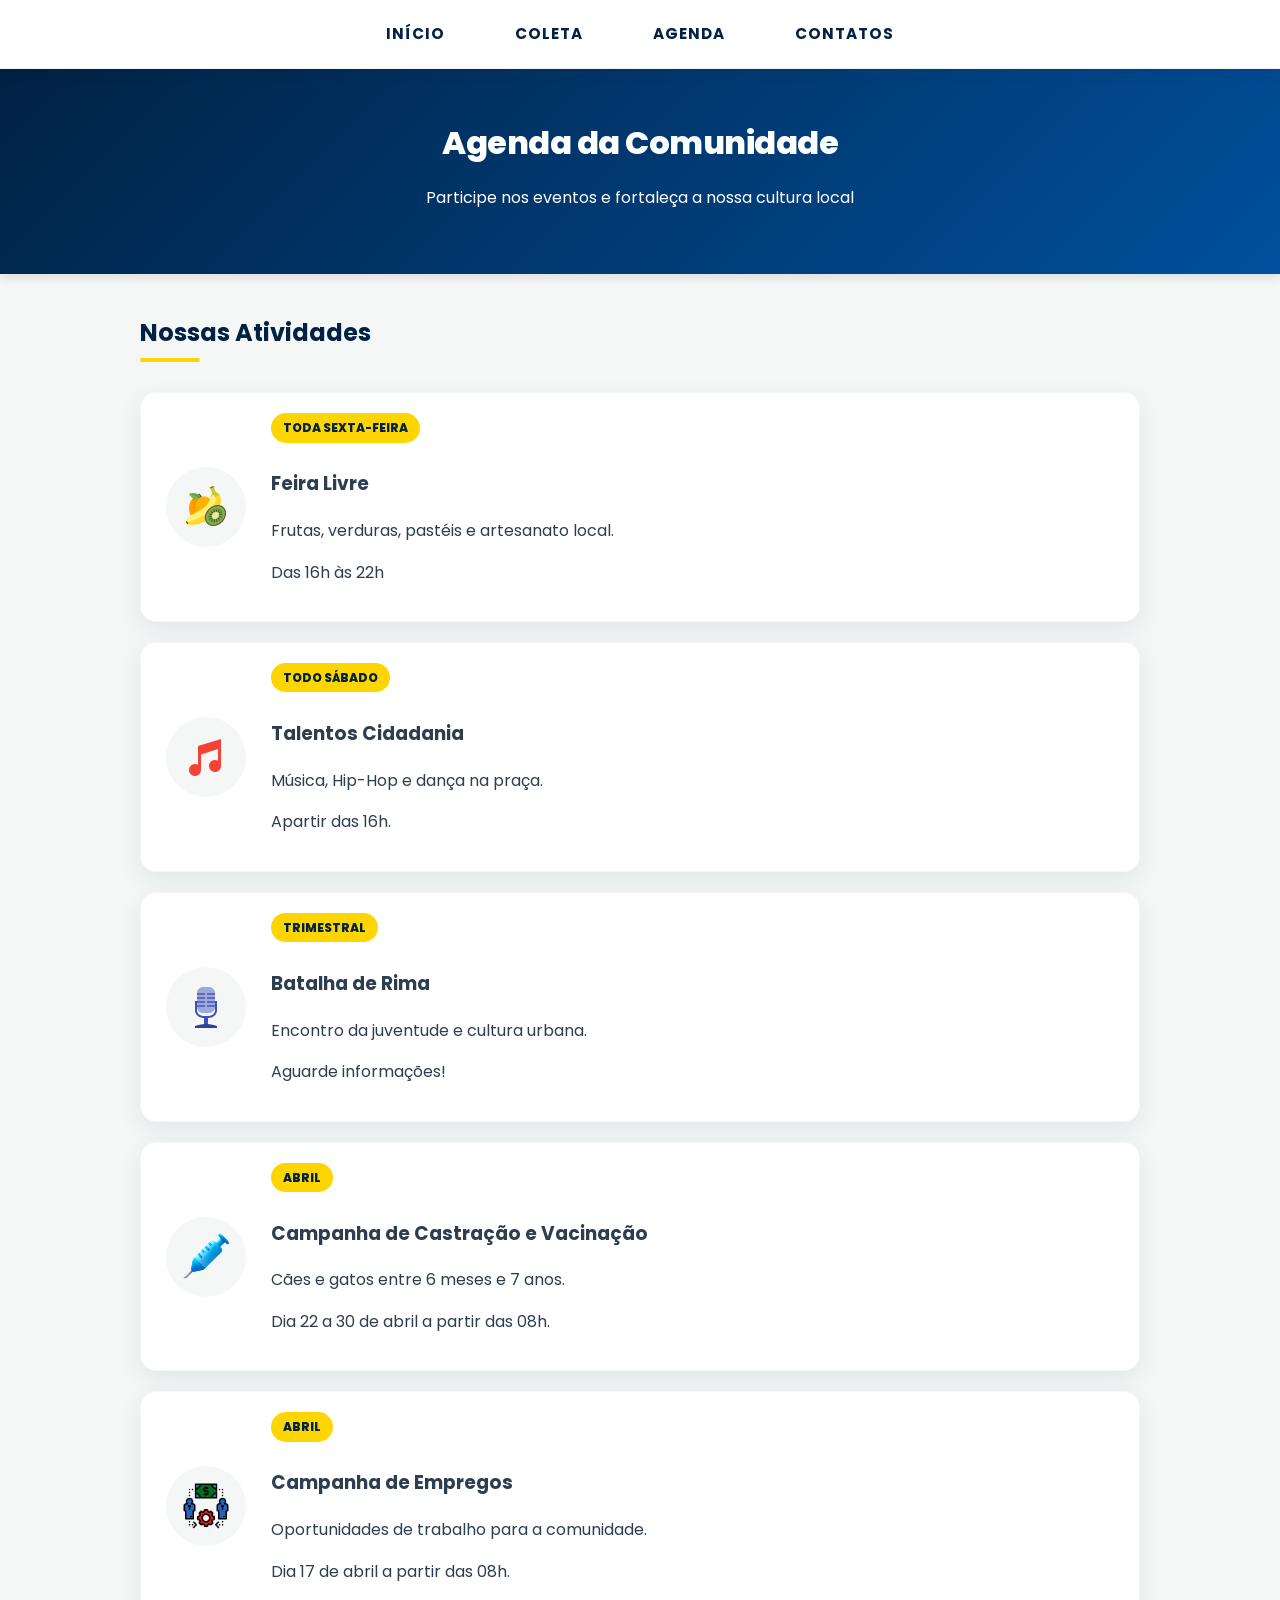
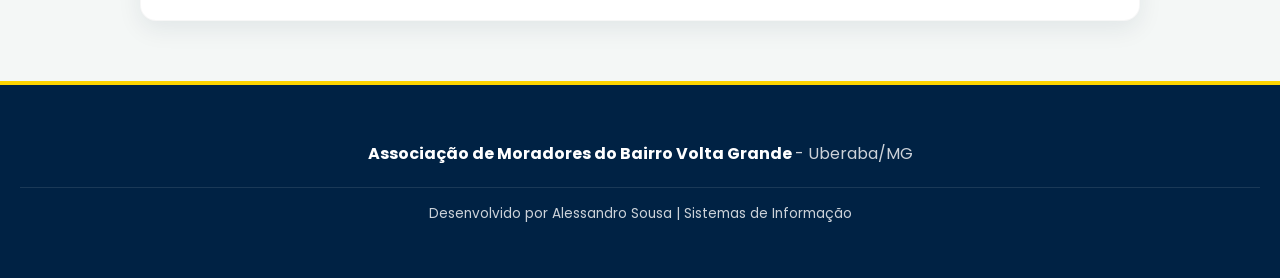
==== pages/agenda.html @ 980ec2ec "Adicionados via upload Primeiro upload dos arquivos" ====
<!DOCTYPE html>
<html lang="pt-br">

<head>
  <meta charset="UTF-8">
  <meta name="viewport" content="width=device-width, initial-scale=1.0">
  <meta name="description"
    content="Acompanhe a agenda cultural e os eventos da comunidade do bairro Volta Grande em Uberaba.">
  <title>Agenda Cultural - Volta Grande</title>
  <link rel="stylesheet" href="../style.css">
</head>

<body>
  <nav class="menu-principal">
    <ul>
      <li><a href="../index.html">Início</a></li>
      <li><a href="coleta.html">Coleta</a></li>
      <li><a href="agenda.html">Agenda</a></li>
      <li><a href="telefones.html">Contatos</a></li>
    </ul>
  </nav>

  <header>
    <h1>Agenda da Comunidade</h1>
    <p>Participe nos eventos e fortaleça a nossa cultura local</p>
  </header>

  <main>
    <section class="agenda">
      <h2>Nossas Atividades</h2>

      <div class="lista-eventos">

        <div class="evento-card">
          <div class="evento-icone">
            <img src="../assets/icon/group-of-fruits.png" alt="Ícone de frutas representando a Feira Livre">
          </div>
          <div class="evento-info">
            <span class="data-badge">Toda Sexta-Feira</span>
            <h3>Feira Livre</h3>
            <p>Frutas, verduras, pastéis e artesanato local.</p>
            <p>Das 16h às 22h</p>
          </div>
        </div>

        <div class="evento-card">
          <div class="evento-icone">
            <img src="../assets/icon/musical-notes.png"
              alt="Ícone de notas musicais representando o projeto Talentos Cidadania">
          </div>
          <div class="evento-info">
            <span class="data-badge">Todo Sábado</span>
            <h3>Talentos Cidadania</h3>
            <p>Música, Hip-Hop e dança na praça.</p>
            <p>Apartir das 16h.</p>
          </div>
        </div>

        <div class="evento-card">
          <div class="evento-icone">
            <img src="../assets/icon/microphone.png" alt="Ícone de microfone representando a Batalha de Rima">
          </div>
          <div class="evento-info">
            <span class="data-badge">Trimestral</span>
            <h3>Batalha de Rima</h3>
            <p>Encontro da juventude e cultura urbana.</p>
            <p>Aguarde informações!</p>
          </div>
        </div>

        <div class="evento-card">
          <div class="evento-icone">
            <img src="../assets/icon/vacina.png" alt="Campanha de castração e vacinação de animais">
          </div>
          <div class="evento-info">
            <span class="data-badge">Abril</span>
            <h3>Campanha de Castração e Vacinação</h3>
            <p>Cães e gatos entre 6 meses e 7 anos.</p>
            <p>Dia 22 a 30 de abril a partir das 08h.</p>
          </div>
        </div>

        <div class="evento-card">
          <div class="evento-icone">
            <img src="../assets/icon/emprego.png" alt="Ofertas de empregos">
          </div>
          <div class="evento-info">
            <span class="data-badge">Abril</span>
            <h3>Campanha de Empregos</h3>
            <p>Oportunidades de trabalho para a comunidade.</p>
            <p>Dia 17 de abril a partir das 08h.</p>
          </div>
        </div>

      </div>
    </section>
  </main>

  <footer>
    <p><strong>Associação de Moradores do Bairro Volta Grande </strong>- Uberaba/MG</p>
    <p class="footer-autor">
      Desenvolvido por Alessandro Sousa | Sistemas de Informação
    </p>
  </footer>

</body>

</html>
---- style.css ----
/* Importando fonte */
@import url("https://fonts.googleapis.com/css2?family=Poppins:wght@300;400;600;800&display=swap");

/* =========================================
   VARIÁVEIS DE CORES
   ========================================= */
:root {
  --azul-escuro: #002244;
  --azul-primario: #00509d;
  --amarelo-destaque: #ffd500;
  --fundo-site: #f4f7f6;
  --texto-principal: #2c3e50;
  --branco: #ffffff;
  --sombra-suave: 0 8px 24px rgba(0, 34, 68, 0.08);
  --sombra-hover: 0 15px 35px rgba(0, 80, 157, 0.15);
}

/* =========================================
   CONFIGURAÇÕES GERAIS
   ========================================= */
body {
  font-family: "Poppins", sans-serif;
  margin: 0;
  padding: 0;
  background-color: var(--fundo-site);
  color: var(--texto-principal);
  line-height: 1.6;
}

header {
  background: linear-gradient(135deg, var(--azul-escuro), var(--azul-primario));
  color: var(--branco);
  text-align: center;
  padding: 3rem 1rem;
  box-shadow: 0 4px 10px rgba(0, 0, 0, 0.1);
}

header h1 {
  margin: 0 0 10px 0;
  font-weight: 800;
  letter-spacing: -0.5px;
}

main {
  max-width: 1000px;
  margin: 40px auto;
  padding: 0 20px;
}

h2 {
  color: var(--azul-escuro);
  position: relative;
  padding-bottom: 10px;
  margin-bottom: 30px;
}

h2::after {
  content: "";
  position: absolute;
  width: 60px;
  height: 4px;
  background-color: var(--amarelo-destaque);
  bottom: 0;
  left: 0;
  border-radius: 2px;
}

/* =========================================
   BARRA DE NAVEGAÇÃO SUPERIOR (Navbar)
   ========================================= */
.menu-principal {
  background-color: var(--branco);
  position: sticky;
  top: 0;
  z-index: 1000;
  width: 100%;
  box-shadow: 0 4px 15px rgba(0, 0, 0, 0.05);
  border-bottom: 1px solid rgba(0, 0, 0, 0.05);
}

.menu-principal ul {
  list-style: none;
  margin: 0 auto;
  padding: 0;
  display: flex;
  justify-content: center;
  align-items: center;
  max-width: 1000px;
}

.menu-principal a {
  display: block;
  padding: 22px 35px;
  color: var(--azul-escuro);
  text-decoration: none;
  font-weight: 700;
  font-size: 0.95rem;
  text-transform: uppercase;
  letter-spacing: 1px;
  position: relative;
  transition: color 0.3s ease;
}

.menu-principal a::after {
  content: "";
  position: absolute;
  width: 0;
  height: 4px;
  bottom: 0;
  left: 50%;
  background-color: var(--amarelo-destaque);
  transition: all 0.3s ease-in-out;
  transform: translateX(-50%);
  border-radius: 4px 4px 0 0;
}

.menu-principal a:hover {
  color: var(--azul-primario);
}

.menu-principal a:hover::after {
  width: 100%;
}

/* =========================================
   WIDGET DE CLIMA
   ========================================= */
.clima-container {
  background: rgba(255, 255, 255, 0.15);
  backdrop-filter: blur(5px);
  display: inline-block;
  padding: 8px 15px;
  border-radius: 25px;
  margin-top: 10px;
  font-size: 0.9rem;
  border: 1px solid rgba(255, 255, 255, 0.2);
}

#clima-texto {
  display: flex;
  align-items: center;
  gap: 8px;
}

#clima-texto img {
  width: 30px;
}

/* =========================================
   GALERIA DE IMAGENS
   ========================================= */
.grid-fotos {
  display: grid;
  grid-template-columns: repeat(auto-fit, minmax(220px, 1fr));
  gap: 20px;
}

.foto-item {
  background: var(--branco);
  border-radius: 16px;
  padding: 12px;
  box-shadow: var(--sombra-suave);
  text-align: center;
  transition: transform 0.3s ease, box-shadow 0.3s ease;
  border: 1px solid rgba(0, 0, 0, 0.03);
}

.foto-item:hover {
  transform: translateY(-8px);
  box-shadow: var(--sombra-hover);
}

.imagem-container {
  width: 100%;
  height: 180px;
  border-radius: 12px;
  overflow: hidden;
  margin-bottom: 15px;
}

.imagem-container img {
  width: 100%;
  height: 100%;
  object-fit: cover;
  transition: transform 0.5s ease;
}

.foto-item:hover .imagem-container img {
  transform: scale(1.1);
}

/* =========================================
   AGENDA E COLETA (Cards de Eventos)
   ========================================= */
.lista-eventos {
  display: flex;
  flex-direction: column;
  gap: 20px;
}

.evento-card {
  background: var(--branco);
  border-radius: 16px;
  padding: 20px 25px;
  display: flex;
  align-items: center;
  gap: 25px;
  box-shadow: var(--sombra-suave);
  border: 1px solid rgba(0, 0, 0, 0.03);
  transition: transform 0.4s cubic-bezier(0.175, 0.885, 0.32, 1.275), box-shadow 0.4s ease;
}

.evento-card:hover {
  transform: translateX(12px);
  box-shadow: var(--sombra-hover);
  border-left: 4px solid var(--azul-primario);
}

.evento-icone {
  background: var(--fundo-site);
  width: 80px;
  height: 80px;
  border-radius: 50%;
  display: flex;
  justify-content: center;
  align-items: center;
  flex-shrink: 0;
}

.evento-icone img {
  width: 48px;
  height: 48px;
}

.data-badge {
  background: var(--amarelo-destaque);
  color: var(--azul-escuro);
  font-weight: 800;
  font-size: 0.75rem;
  text-transform: uppercase;
  padding: 5px 12px;
  border-radius: 20px;
  display: inline-block;
  margin-bottom: 8px;
}

/* =========================================
   TELEFONES ÚTEIS (Grid de Contatos)
   ========================================= */
.grid-telefones {
  display: grid;
  grid-template-columns: repeat(4, 1fr);
  gap: 20px;
}

.tel-item {
  background: var(--branco);
  padding: 25px 15px;
  border-radius: 20px;
  text-align: center;
  box-shadow: var(--sombra-suave);
  transition: all 0.4s cubic-bezier(0.175, 0.885, 0.32, 1.275);
  display: flex;
  flex-direction: column;
  align-items: center;
}

.tel-item:hover {
  transform: translateY(-10px);
  box-shadow: var(--sombra-hover);
}

.tel-item img.icone-img {
  width: 64px;
  height: 64px;
  margin-bottom: 15px;
}

.tel-item a {
  color: var(--branco);
  background-color: #d32f2f;
  font-size: 1.3rem;
  font-weight: 800;
  text-decoration: none;
  padding: 8px 25px;
  border-radius: 30px;
  box-shadow: 0 4px 10px rgba(211, 47, 47, 0.3);
}

/* =========================================
   FOOTER (Rodapé Institucional)
   ========================================= */
footer {
  background-color: var(--azul-escuro);
  color: rgba(255, 255, 255, 0.8);
  text-align: center;
  padding: 40px 20px;
  margin-top: 60px;
  border-top: 4px solid var(--amarelo-destaque);
}

footer strong {
  color: var(--branco);
}

.footer-autor {
  margin-top: 20px;
  font-size: 0.85rem;
  padding-top: 15px;
  border-top: 1px solid rgba(255, 255, 255, 0.1);
}

/* =========================================
   RESPONSIVIDADE CONSOLIDADA
   ========================================= */
@media (max-width: 992px) {
  .grid-telefones { grid-template-columns: repeat(3, 1fr); }
}

@media (max-width: 768px) {
  .menu-principal ul { flex-wrap: wrap; }
  .menu-principal a { padding: 12px 15px; font-size: 0.85rem; }
  .menu-principal a::after { display: none; }
}

@media (max-width: 576px) {
  .grid-telefones { grid-template-columns: repeat(2, 1fr); gap: 15px; }
  .evento-card { flex-direction: column; text-align: center; gap: 15px; }
  .evento-card:hover { transform: translateY(-5px); border-left: none; border-bottom: 4px solid var(--azul-primario); }
}
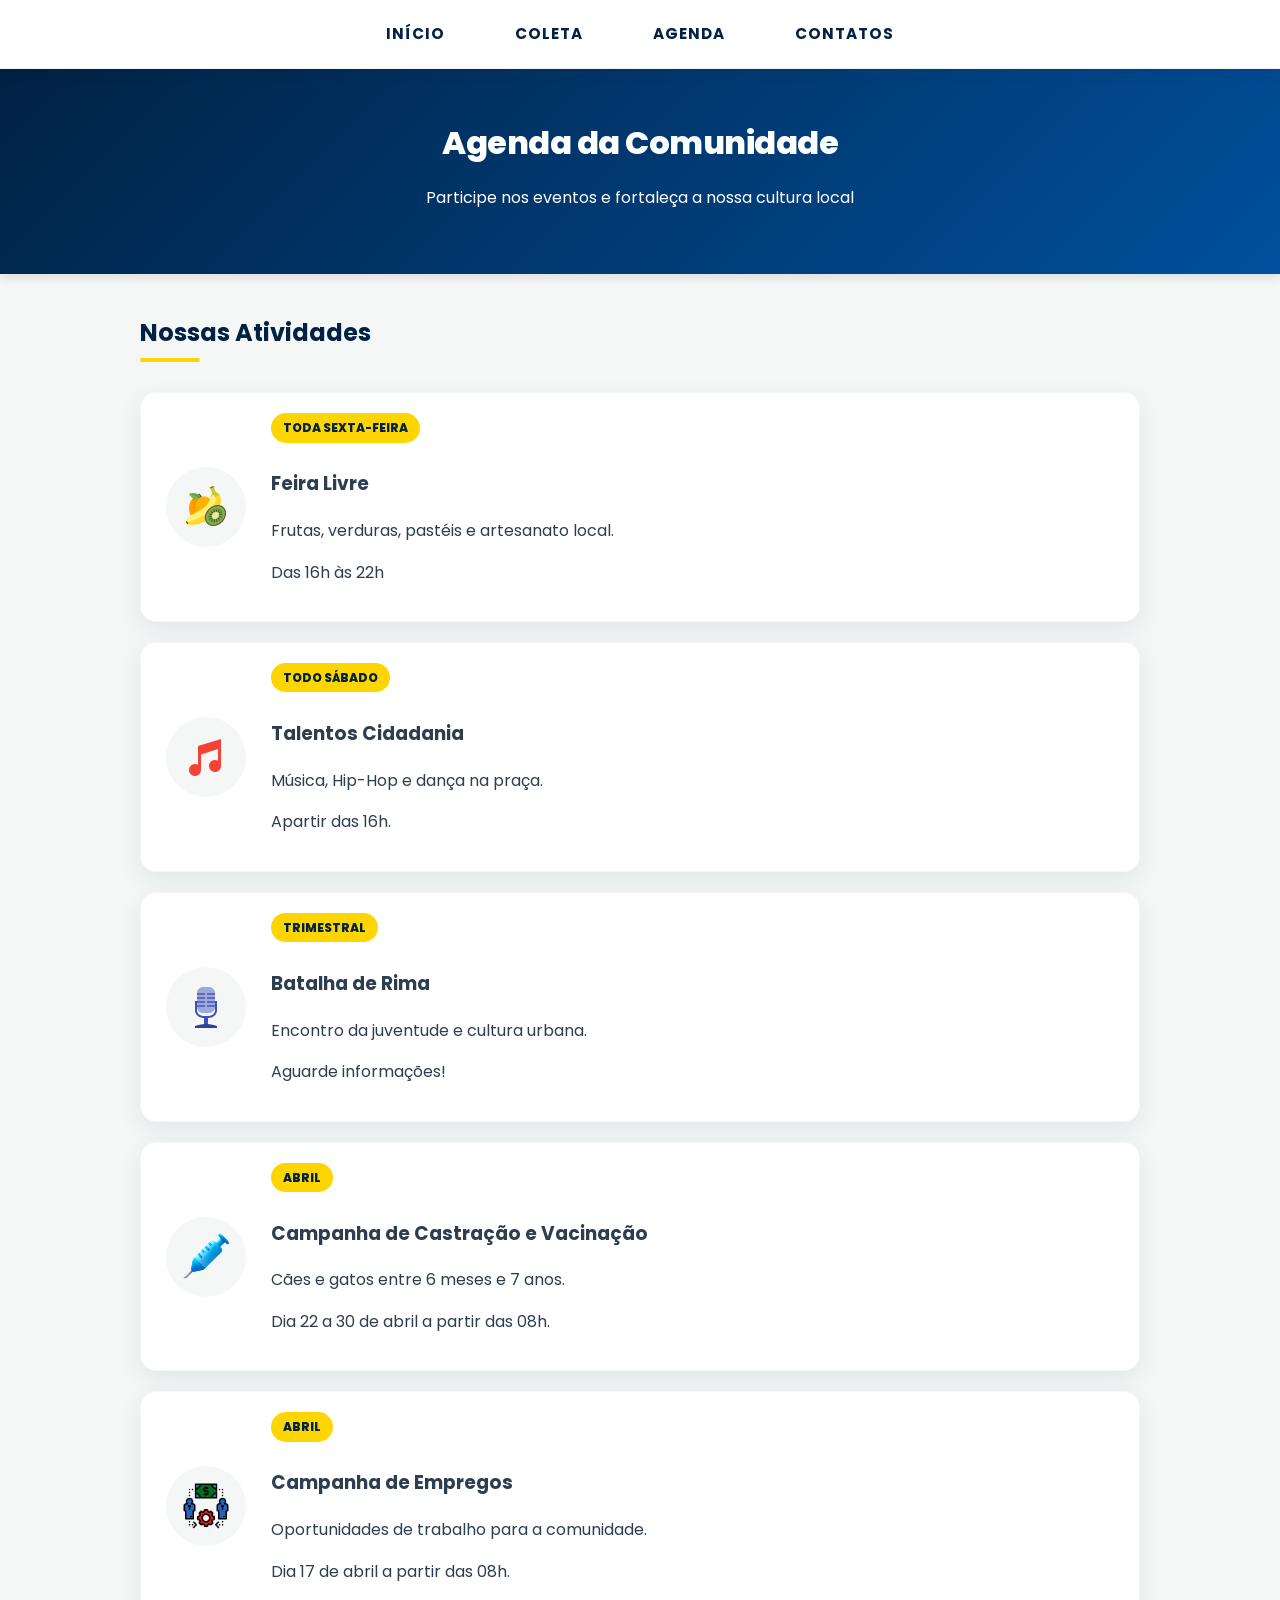
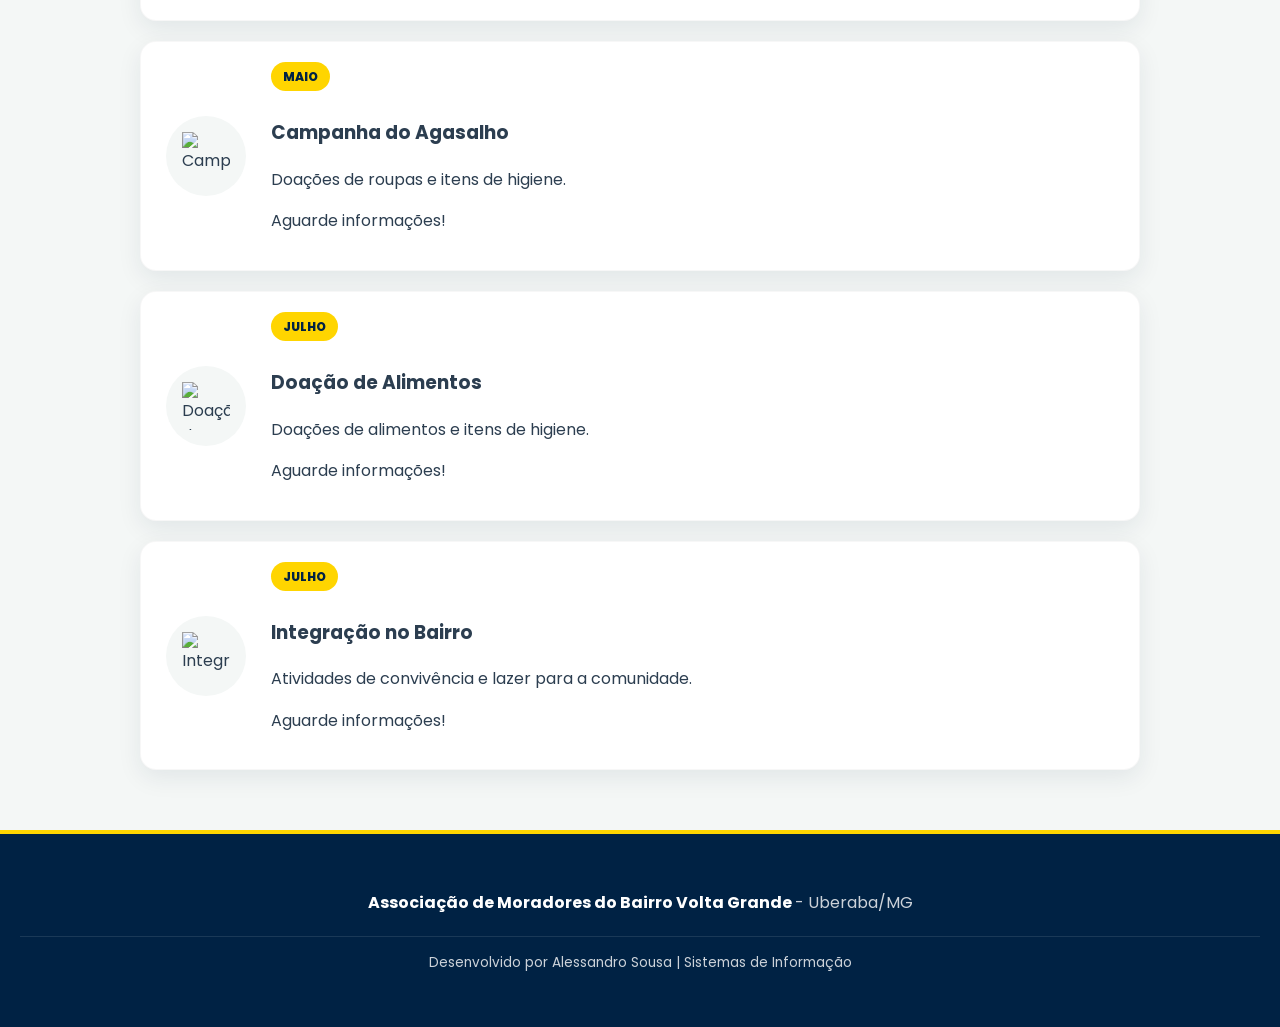
==== commit 3a4feefa: "add new events" ====
--- a/pages/agenda.html
+++ b/pages/agenda.html
@@ -92,6 +92,42 @@
           </div>
         </div>
 
+        <div class="evento-card">
+          <div class="evento-icone">
+            <img src="../assets/icon/roupa.png" alt="Campanha do agasalho">
+          </div>
+          <div class="evento-info">
+            <span class="data-badge">Maio</span>
+            <h3>Campanha do Agasalho</h3>
+            <p>Doações de roupas e itens de higiene.</p>
+            <p>Aguarde informações!</p>
+          </div>
+        </div>
+
+        <div class="evento-card">
+          <div class="evento-icone">
+            <img src="../assets/icon/comida.png" alt="Doação de alimento">
+          </div>
+          <div class="evento-info">
+            <span class="data-badge">Julho</span>
+            <h3>Doação de Alimentos</h3>
+            <p>Doações de alimentos e itens de higiene.</p>
+            <p>Aguarde informações!</p>
+          </div>
+        </div>
+
+        <div class="evento-card">
+          <div class="evento-icone">
+            <img src="../assets/icon/diversão.png" alt="Integração no bairro.">
+          </div>
+          <div class="evento-info">
+            <span class="data-badge">Julho</span>
+            <h3>Integração no Bairro</h3>
+            <p>Atividades de convivência e lazer para a comunidade.</p>
+            <p>Aguarde informações!</p>
+          </div>
+        </div>
+
       </div>
     </section>
   </main>
@@ -105,4 +141,4 @@
 
 </body>
 
-</html>+</html>
--- a/style.css
+++ b/style.css
@@ -151,7 +151,7 @@
    ========================================= */
 .grid-fotos {
   display: grid;
-  grid-template-columns: repeat(auto-fit, minmax(220px, 1fr));
+  grid-template-columns: repeat(4, 1fr); /* Força sempre 4 colunas em ecrãs grandes */
   gap: 20px;
 }
 
@@ -313,18 +313,87 @@
 /* =========================================
    RESPONSIVIDADE CONSOLIDADA
    ========================================= */
-@media (max-width: 992px) {
-  .grid-telefones { grid-template-columns: repeat(3, 1fr); }
-}
-
+/* Regras para Tablets e Telas Médias (Até 768px) */
 @media (max-width: 768px) {
-  .menu-principal ul { flex-wrap: wrap; }
-  .menu-principal a { padding: 12px 15px; font-size: 0.85rem; }
-  .menu-principal a::after { display: none; }
-}
-
+  /* Ajustes do Menu Principal */
+  .menu-principal ul { 
+    flex-wrap: wrap; 
+  }
+  .menu-principal a { 
+    padding: 12px 15px; 
+    font-size: 0.85rem; 
+  }
+  .menu-principal a::after { 
+    display: none; 
+  }
+
+  /* Ajustes do Cabeçalho e Clima (Mais compactos no mobile) */
+  header {
+    padding: 2rem 1rem; /* Reduz a altura do cabeçalho */
+  }
+  header h1 {
+    font-size: 1.5rem; /* Diminui o título principal */
+  }
+  header p {
+    font-size: 0.85rem; /* Diminui o subtítulo da transparência */
+    margin-bottom: 15px;
+  }
+  .clima-container {
+    font-size: 0.75rem; /* Letra menor no clima */
+    padding: 5px 12px;
+  }
+  #clima-texto img {
+    width: 22px; /* Ícone do clima mais pequeno */
+  }
+
+  /* Ajustes da Galeria (2 colunas) e Telefones */
+  .grid-telefones { 
+    grid-template-columns: repeat(2, 1fr); 
+    gap: 15px; 
+  }
+  .grid-fotos {
+    grid-template-columns: repeat(2, 1fr); /* Força 2 colunas no telemóvel */
+    gap: 12px; /* Reduz o espaço entre as fotos */
+  }
+  .imagem-container {
+    height: 120px; /* Reduz a altura das fotos para caberem bem em 2 colunas */
+    margin-bottom: 10px;
+  }
+  .foto-item p {
+    font-size: 0.8rem; /* Reduz a legenda da foto */
+  }
+  .foto-item {
+    padding: 8px; /* Cartão ligeiramente mais fino */
+  }
+}
+
+/* Regras específicas para Celulares (Telas pequenas até 576px) */
 @media (max-width: 576px) {
-  .grid-telefones { grid-template-columns: repeat(2, 1fr); gap: 15px; }
-  .evento-card { flex-direction: column; text-align: center; gap: 15px; }
-  .evento-card:hover { transform: translateY(-5px); border-left: none; border-bottom: 4px solid var(--azul-primario); }
-}+  .tel-item {
+    padding: 20px 10px;
+  }
+  .tel-item img.icone-img {
+    width: 48px;
+    height: 48px;
+  }
+
+  .evento-card { 
+    flex-direction: column; 
+    text-align: center; 
+    gap: 15px; 
+    padding: 25px 15px;
+  }
+  .evento-card:hover { 
+    transform: translateY(-5px); 
+    border-left: none; 
+    border-bottom: 4px solid var(--azul-primario); 
+  }
+}
+
+/* Ajuste extra para ecrãs muito pequenos (iPhone SE, etc) */
+@media (max-width: 380px) {
+  .menu-principal a {
+    padding: 10px 5px;
+    font-size: 0.75rem;
+  }
+}
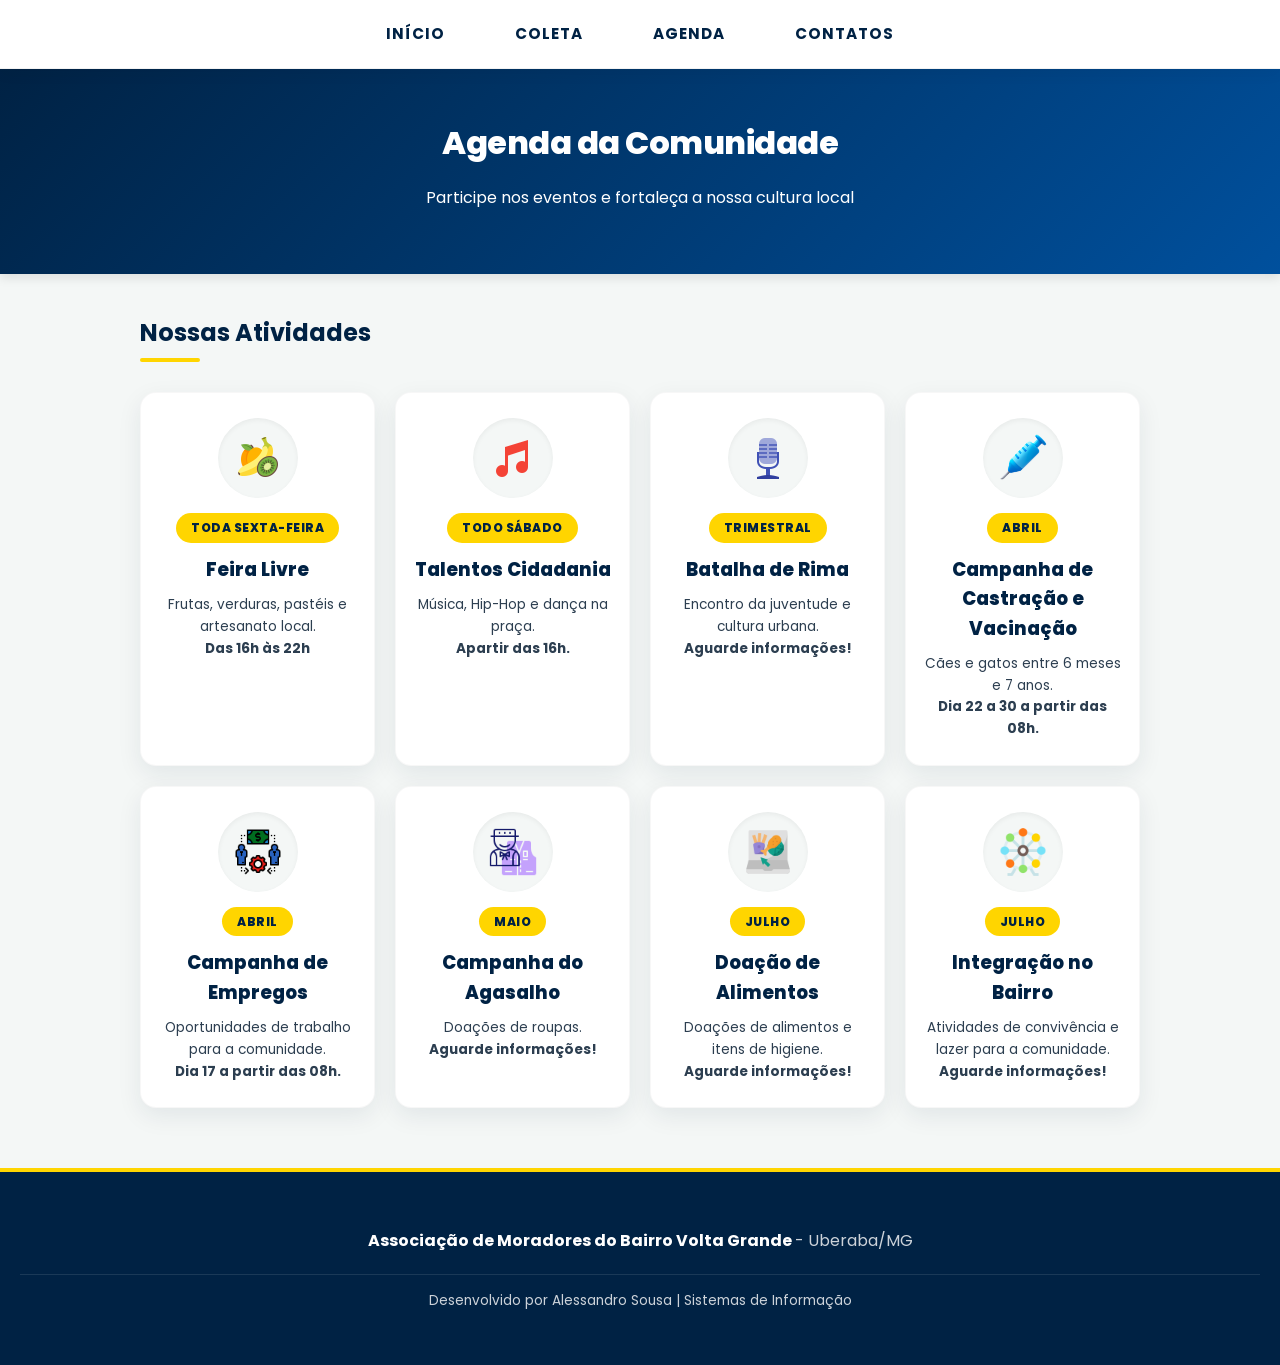
==== commit 12438d9e: "Ajuste de agenda nas datas Inseri strong nas datas do eventos" ====
--- a/pages/agenda.html
+++ b/pages/agenda.html
@@ -39,7 +39,7 @@
             <span class="data-badge">Toda Sexta-Feira</span>
             <h3>Feira Livre</h3>
             <p>Frutas, verduras, pastéis e artesanato local.</p>
-            <p>Das 16h às 22h</p>
+            <p><strong>Das 16h às 22h</strong></p>
           </div>
         </div>
 
@@ -52,7 +52,7 @@
             <span class="data-badge">Todo Sábado</span>
             <h3>Talentos Cidadania</h3>
             <p>Música, Hip-Hop e dança na praça.</p>
-            <p>Apartir das 16h.</p>
+            <p><strong>Apartir das 16h.</strong></p>
           </div>
         </div>
 
@@ -64,7 +64,7 @@
             <span class="data-badge">Trimestral</span>
             <h3>Batalha de Rima</h3>
             <p>Encontro da juventude e cultura urbana.</p>
-            <p>Aguarde informações!</p>
+            <p><strong>Aguarde informações!</strong></p>
           </div>
         </div>
 
@@ -76,7 +76,7 @@
             <span class="data-badge">Abril</span>
             <h3>Campanha de Castração e Vacinação</h3>
             <p>Cães e gatos entre 6 meses e 7 anos.</p>
-            <p>Dia 22 a 30 de abril a partir das 08h.</p>
+            <p><strong>Dia 22 a 30 a partir das 08h.</strong></p>
           </div>
         </div>
 
@@ -88,7 +88,7 @@
             <span class="data-badge">Abril</span>
             <h3>Campanha de Empregos</h3>
             <p>Oportunidades de trabalho para a comunidade.</p>
-            <p>Dia 17 de abril a partir das 08h.</p>
+            <p><strong>Dia 17 a partir das 08h.</strong></p>
           </div>
         </div>
 
@@ -99,8 +99,8 @@
           <div class="evento-info">
             <span class="data-badge">Maio</span>
             <h3>Campanha do Agasalho</h3>
-            <p>Doações de roupas e itens de higiene.</p>
-            <p>Aguarde informações!</p>
+            <p>Doações de roupas.</p>
+            <p><strong>Aguarde informações!</strong></p>
           </div>
         </div>
 
@@ -112,7 +112,7 @@
             <span class="data-badge">Julho</span>
             <h3>Doação de Alimentos</h3>
             <p>Doações de alimentos e itens de higiene.</p>
-            <p>Aguarde informações!</p>
+            <p><strong>Aguarde informações!</strong></p>
           </div>
         </div>
 
@@ -124,7 +124,7 @@
             <span class="data-badge">Julho</span>
             <h3>Integração no Bairro</h3>
             <p>Atividades de convivência e lazer para a comunidade.</p>
-            <p>Aguarde informações!</p>
+            <p><strong>Aguarde informações!</strong></p>
           </div>
         </div>
 
--- a/style.css
+++ b/style.css
@@ -193,27 +193,29 @@
    AGENDA E COLETA (Cards de Eventos)
    ========================================= */
 .lista-eventos {
-  display: flex;
-  flex-direction: column;
+  display: grid;
+  grid-template-columns: repeat(4, 1fr); /* 4 abas/colunas no computador */
   gap: 20px;
 }
 
 .evento-card {
   background: var(--branco);
   border-radius: 16px;
-  padding: 20px 25px;
+  padding: 25px 15px;
   display: flex;
+  flex-direction: column; /* O card agora é vertical (ícone em cima) */
   align-items: center;
-  gap: 25px;
+  text-align: center;
+  gap: 15px;
   box-shadow: var(--sombra-suave);
   border: 1px solid rgba(0, 0, 0, 0.03);
   transition: transform 0.4s cubic-bezier(0.175, 0.885, 0.32, 1.275), box-shadow 0.4s ease;
 }
 
 .evento-card:hover {
-  transform: translateX(12px);
+  transform: translateY(-8px); /* Flutua para cima ao passar o rato */
   box-shadow: var(--sombra-hover);
-  border-left: 4px solid var(--azul-primario);
+  border-bottom: 4px solid var(--azul-primario); /* Borda de destaque vai para o rodapé */
 }
 
 .evento-icone {
@@ -225,11 +227,21 @@
   justify-content: center;
   align-items: center;
   flex-shrink: 0;
+  box-shadow: inset 0 2px 5px rgba(0, 0, 0, 0.05);
 }
 
 .evento-icone img {
   width: 48px;
   height: 48px;
+  transition: transform 0.4s ease;
+}
+
+.evento-card:hover .evento-icone img {
+  transform: scale(1.15) rotate(5deg);
+}
+
+.evento-info {
+  flex-grow: 1;
 }
 
 .data-badge {
@@ -238,10 +250,24 @@
   font-weight: 800;
   font-size: 0.75rem;
   text-transform: uppercase;
-  padding: 5px 12px;
+  padding: 5px 15px;
   border-radius: 20px;
   display: inline-block;
-  margin-bottom: 8px;
+  margin-bottom: 12px;
+  letter-spacing: 0.5px;
+}
+
+.evento-info h3 {
+  margin: 0 0 10px 0;
+  color: var(--azul-escuro);
+  font-size: 1.15rem;
+  font-weight: 800;
+}
+
+.evento-info p {
+  margin: 0;
+  color: var(--texto-principal);
+  font-size: 0.85rem;
 }
 
 /* =========================================
@@ -365,6 +391,19 @@
   .foto-item {
     padding: 8px; /* Cartão ligeiramente mais fino */
   }
+  .lista-eventos {
+    grid-template-columns: repeat(2, 1fr); /* Força as 2 abas no telemóvel */
+    gap: 15px;
+  }
+  .evento-card {
+    padding: 20px 10px;
+  }
+  .evento-info h3 {
+    font-size: 1rem;
+  }
+  .evento-info p {
+    font-size: 0.75rem;
+  }
 }
 
 /* Regras específicas para Celulares (Telas pequenas até 576px) */
@@ -397,3 +436,36 @@
     font-size: 0.75rem;
   }
 }
+
+/* =========================================
+   AJUSTES ESPECÍFICOS: PÁGINA DE COLETA
+   ========================================= */
+/* Força a Coleta a ser sempre uma lista vertical (um por baixo do outro) */
+.lista-coleta {
+  display: flex !important;
+  flex-direction: column;
+  max-width: 800px;
+  margin: 0 auto;
+}
+
+/* No computador, o ícone volta para a esquerda para aproveitar o espaço */
+.lista-coleta .evento-card {
+  flex-direction: row; 
+  text-align: left;
+  padding: 30px;
+}
+
+/* No telemóvel, o ícone vai para cima, mas mantém-se um cartão por linha */
+@media (max-width: 768px) {
+  .lista-coleta .evento-card {
+    flex-direction: column;
+    text-align: center;
+    padding: 25px 15px;
+  }
+  
+  /* Mantém os pontos de "Dicas de Descarte" legíveis e alinhados à esquerda */
+  .lista-coleta ul {
+    text-align: left;
+    display: inline-block;
+  }
+}
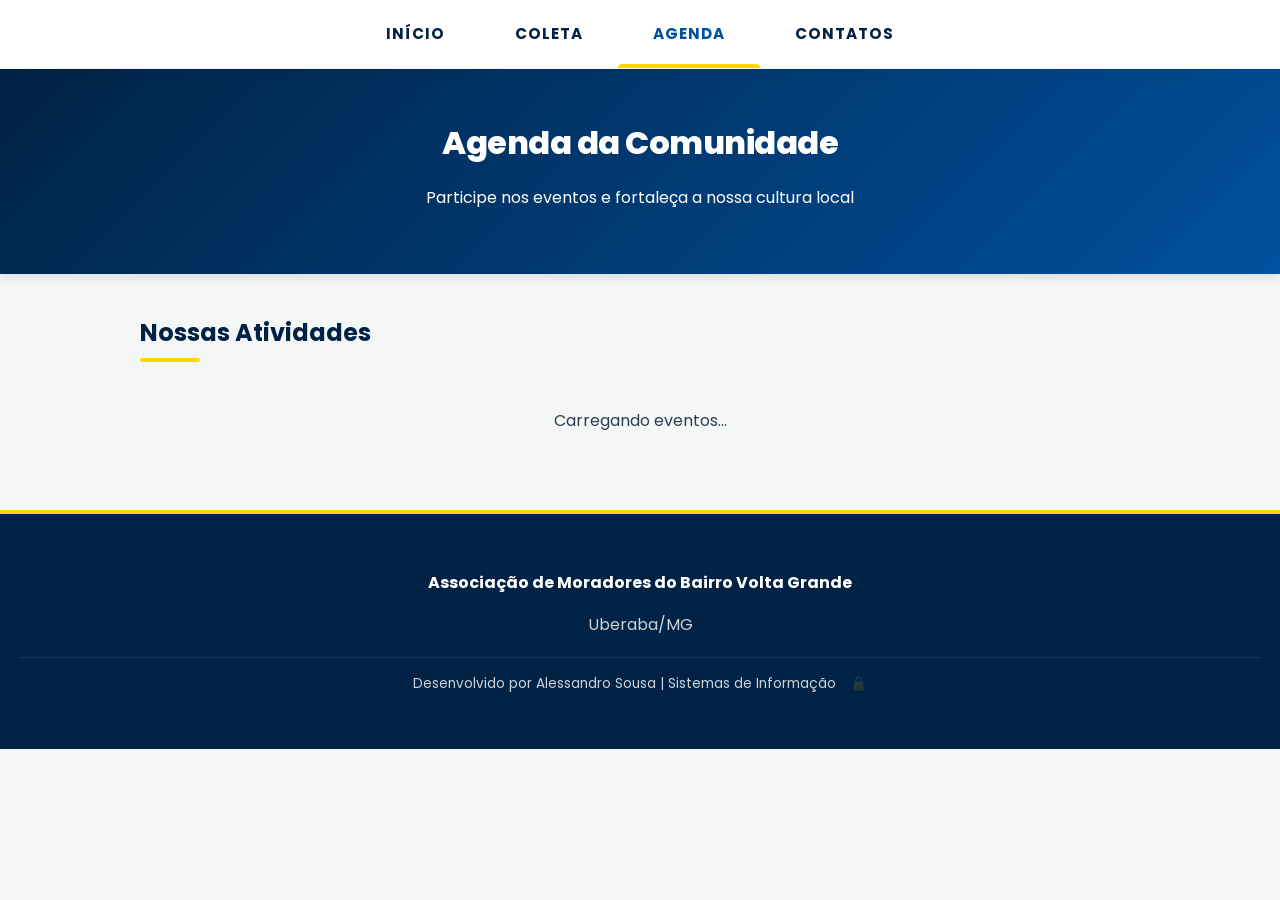
==== commit ecc03e84: "Enhance agenda.html with favicon and dynamic events Added a favicon link and improved comments for c" ====
--- a/pages/agenda.html
+++ b/pages/agenda.html
@@ -8,14 +8,28 @@
     content="Acompanhe a agenda cultural e os eventos da comunidade do bairro Volta Grande em Uberaba.">
   <title>Agenda Cultural - Volta Grande</title>
   <link rel="stylesheet" href="../style.css">
+  <link rel="icon" href="../assets/icon/PVG.ico" type="image/ico">
+
+  <!-- Google tag (gtag.js) -->
+   <!-- O código de rastreamento do Google Analytics é carregado de forma assíncrona para não impactar o desempenho da página -->
+  <script async src="https://www.googletagmanager.com/gtag/js?id=G-M5ZGY6PVV2"></script>
+  <script>
+    window.dataLayer = window.dataLayer || [];
+    function gtag() { dataLayer.push(arguments); }
+    gtag('js', new Date());
+
+    gtag('config', 'G-M5ZGY6PVV2');
+  </script>
+
 </head>
 
 <body>
+  <!-- Menu de navegação principal -->
   <nav class="menu-principal">
     <ul>
       <li><a href="../index.html">Início</a></li>
       <li><a href="coleta.html">Coleta</a></li>
-      <li><a href="agenda.html">Agenda</a></li>
+      <li><a href="agenda.html" class="ativo">Agenda</a></li>
       <li><a href="telefones.html">Contatos</a></li>
     </ul>
   </nav>
@@ -25,119 +39,92 @@
     <p>Participe nos eventos e fortaleça a nossa cultura local</p>
   </header>
 
+  <!-- Conteúdo principal da página de agenda -->
   <main>
     <section class="agenda">
-      <h2>Nossas Atividades</h2>
-
-      <div class="lista-eventos">
-
-        <div class="evento-card">
-          <div class="evento-icone">
-            <img src="../assets/icon/group-of-fruits.png" alt="Ícone de frutas representando a Feira Livre">
-          </div>
-          <div class="evento-info">
-            <span class="data-badge">Toda Sexta-Feira</span>
-            <h3>Feira Livre</h3>
-            <p>Frutas, verduras, pastéis e artesanato local.</p>
-            <p><strong>Das 16h às 22h</strong></p>
-          </div>
+  
+      <div style="display: flex; justify-content: space-between; align-items: center; margin-bottom: 30px;">
+        <h2 style="margin: 0;">Nossas Atividades</h2>
+  
+        <!-- Botões de administração (visíveis apenas para administradores) -->
+        <div style="display: flex; gap: 10px;">
+          <button id="btn-novo-evento" class="btn-admin" style="display: none;">+ Novo Evento</button>
+          <button id="btn-sair" class="btn-admin" style="display: none; background: #e74c3c;">Sair</button>
         </div>
-
-        <div class="evento-card">
-          <div class="evento-icone">
-            <img src="../assets/icon/musical-notes.png"
-              alt="Ícone de notas musicais representando o projeto Talentos Cidadania">
-          </div>
-          <div class="evento-info">
-            <span class="data-badge">Todo Sábado</span>
-            <h3>Talentos Cidadania</h3>
-            <p>Música, Hip-Hop e dança na praça.</p>
-            <p><strong>Apartir das 16h.</strong></p>
-          </div>
-        </div>
-
-        <div class="evento-card">
-          <div class="evento-icone">
-            <img src="../assets/icon/microphone.png" alt="Ícone de microfone representando a Batalha de Rima">
-          </div>
-          <div class="evento-info">
-            <span class="data-badge">Trimestral</span>
-            <h3>Batalha de Rima</h3>
-            <p>Encontro da juventude e cultura urbana.</p>
-            <p><strong>Aguarde informações!</strong></p>
-          </div>
-        </div>
-
-        <div class="evento-card">
-          <div class="evento-icone">
-            <img src="../assets/icon/vacina.png" alt="Campanha de castração e vacinação de animais">
-          </div>
-          <div class="evento-info">
-            <span class="data-badge">Abril</span>
-            <h3>Campanha de Castração e Vacinação</h3>
-            <p>Cães e gatos entre 6 meses e 7 anos.</p>
-            <p><strong>Dia 22 a 30 a partir das 08h.</strong></p>
-          </div>
-        </div>
-
-        <div class="evento-card">
-          <div class="evento-icone">
-            <img src="../assets/icon/emprego.png" alt="Ofertas de empregos">
-          </div>
-          <div class="evento-info">
-            <span class="data-badge">Abril</span>
-            <h3>Campanha de Empregos</h3>
-            <p>Oportunidades de trabalho para a comunidade.</p>
-            <p><strong>Dia 17 a partir das 08h.</strong></p>
-          </div>
-        </div>
-
-        <div class="evento-card">
-          <div class="evento-icone">
-            <img src="../assets/icon/roupa.png" alt="Campanha do agasalho">
-          </div>
-          <div class="evento-info">
-            <span class="data-badge">Maio</span>
-            <h3>Campanha do Agasalho</h3>
-            <p>Doações de roupas.</p>
-            <p><strong>Aguarde informações!</strong></p>
-          </div>
-        </div>
-
-        <div class="evento-card">
-          <div class="evento-icone">
-            <img src="../assets/icon/comida.png" alt="Doação de alimento">
-          </div>
-          <div class="evento-info">
-            <span class="data-badge">Julho</span>
-            <h3>Doação de Alimentos</h3>
-            <p>Doações de alimentos e itens de higiene.</p>
-            <p><strong>Aguarde informações!</strong></p>
-          </div>
-        </div>
-
-        <div class="evento-card">
-          <div class="evento-icone">
-            <img src="../assets/icon/diversão.png" alt="Integração no bairro.">
-          </div>
-          <div class="evento-info">
-            <span class="data-badge">Julho</span>
-            <h3>Integração no Bairro</h3>
-            <p>Atividades de convivência e lazer para a comunidade.</p>
-            <p><strong>Aguarde informações!</strong></p>
-          </div>
-        </div>
-
       </div>
+  
+      <!-- Container onde os eventos serão listados dinamicamente -->
+      <div id="container-eventos" class="lista-eventos">
+        <p style="text-align: center; width: 100%; grid-column: 1 / -1;">Carregando eventos...</p>
+      </div>
+  
     </section>
   </main>
 
   <footer>
-    <p><strong>Associação de Moradores do Bairro Volta Grande </strong>- Uberaba/MG</p>
+    <p><strong>Associação de Moradores do Bairro Volta Grande</strong></p>
+    <p>Uberaba/MG</p>
     <p class="footer-autor">
       Desenvolvido por Alessandro Sousa | Sistemas de Informação
+      <span id="btn-login-secreto" style="cursor: pointer; opacity: 0.2; margin-left: 10px;">🔒</span>
     </p>
   </footer>
+
+  <div id="modal-login" class="modal-overlay" style="display: none;">
+    <div class="modal-content">
+      <h3>Área Administrativa</h3>
+      <input type="email" id="login-email" placeholder="E-mail">
+      <input type="password" id="login-senha" placeholder="Senha">
+      <button id="btn-entrar" class="btn-admin">Entrar</button>
+      <button class="btn-fechar-modal"
+        onclick="document.getElementById('modal-login').style.display='none'">Cancelar</button>
+    </div>
+  </div>
+
+  <div id="modal-evento" class="modal-overlay" style="display: none;">
+    <div class="modal-content">
+      <h3 id="modal-titulo">Adicionar Evento</h3>
+      <input type="hidden" id="evento-id">
+  
+      <label>Ícone (Nome do arquivo ex: musica.png)</label>
+      <input type="text" id="evento-icone" placeholder="musica.png" list="lista-icones">
+  
+      <datalist id="lista-icones">
+
+        <option value="frutas.png">
+        <option value="musica.png">
+        <option value="microfone.png">
+        <option value="comida.png">
+        <option value="roupa.png">
+        <option value="emprego.png">
+        <option value="vacina.png">
+        <option value="teatro.png">
+        <option value="esporte.png">
+        <option value="educacao.png">
+        <option value="saude.png">
+        
+      </datalist>
+  
+      <label>Data/Frequência</label>
+      <input type="text" id="evento-data" placeholder="ex: Toda Sexta">
+  
+      <label>Título do Evento</label>
+      <input type="text" id="evento-titulo" placeholder="Nome do evento">
+  
+      <label>Descrição</label>
+      <textarea id="evento-desc" rows="3" placeholder="Detalhes do evento..."></textarea>
+  
+      <label>Observação (Opcional)</label>
+      <input type="text" id="evento-obs" placeholder="Aguarde informações" style="font-weight: bold;">
+  
+      <button id="btn-salvar-evento" class="btn-admin">Salvar Evento</button>
+      <button class="btn-fechar-modal"
+        onclick="document.getElementById('modal-evento').style.display='none'">Cancelar</button>
+
+    </div>
+  </div>
+
+  <script type="module" src="agenda-firebase.js"></script>
 
 </body>
 
--- a/style.css
+++ b/style.css
@@ -114,12 +114,14 @@
   border-radius: 4px 4px 0 0;
 }
 
-.menu-principal a:hover {
+.menu-principal a:hover,
+.menu-principal a.ativo {
   color: var(--azul-primario);
 }
 
-.menu-principal a:hover::after {
-  width: 100%;
+.menu-principal a:hover::after,
+.menu-principal a.ativo::after {
+  width: 100%; /* Força a linha amarela a ficar 100% visível na página ativa */
 }
 
 /* =========================================
@@ -128,22 +130,31 @@
 .clima-container {
   background: rgba(255, 255, 255, 0.15);
   backdrop-filter: blur(5px);
-  display: inline-block;
-  padding: 8px 15px;
-  border-radius: 25px;
-  margin-top: 10px;
-  font-size: 0.9rem;
+  display: inline-flex;
+  justify-content: center;
+  align-items: center;
+  padding: 8px 20px;
+  border-radius: 30px;
+  margin-top: 15px;
   border: 1px solid rgba(255, 255, 255, 0.2);
+  max-width: 95%;
+  box-sizing: border-box;
 }
 
 #clima-texto {
   display: flex;
   align-items: center;
-  gap: 8px;
+  justify-content: center;
+  flex-wrap: wrap;
+  gap: 4px 8px;
+  font-size: 0.95rem;
+  line-height: 1.4;
 }
 
 #clima-texto img {
-  width: 30px;
+  width: 32px;
+  height: 32px;
+  margin-right: -4px;
 }
 
 /* =========================================
@@ -151,7 +162,7 @@
    ========================================= */
 .grid-fotos {
   display: grid;
-  grid-template-columns: repeat(4, 1fr); /* Força sempre 4 colunas em ecrãs grandes */
+  grid-template-columns: repeat(4, 1fr);
   gap: 20px;
 }
 
@@ -161,7 +172,9 @@
   padding: 12px;
   box-shadow: var(--sombra-suave);
   text-align: center;
-  transition: transform 0.3s ease, box-shadow 0.3s ease;
+  transition:
+    transform 0.3s ease,
+    box-shadow 0.3s ease;
   border: 1px solid rgba(0, 0, 0, 0.03);
 }
 
@@ -194,7 +207,7 @@
    ========================================= */
 .lista-eventos {
   display: grid;
-  grid-template-columns: repeat(4, 1fr); /* 4 abas/colunas no computador */
+  grid-template-columns: repeat(4, 1fr);
   gap: 20px;
 }
 
@@ -203,19 +216,21 @@
   border-radius: 16px;
   padding: 25px 15px;
   display: flex;
-  flex-direction: column; /* O card agora é vertical (ícone em cima) */
+  flex-direction: column;
   align-items: center;
   text-align: center;
   gap: 15px;
   box-shadow: var(--sombra-suave);
   border: 1px solid rgba(0, 0, 0, 0.03);
-  transition: transform 0.4s cubic-bezier(0.175, 0.885, 0.32, 1.275), box-shadow 0.4s ease;
+  transition:
+    transform 0.4s cubic-bezier(0.175, 0.885, 0.32, 1.275),
+    box-shadow 0.4s ease;
 }
 
 .evento-card:hover {
-  transform: translateY(-8px); /* Flutua para cima ao passar o rato */
+  transform: translateY(-8px);
   box-shadow: var(--sombra-hover);
-  border-bottom: 4px solid var(--azul-primario); /* Borda de destaque vai para o rodapé */
+  border-bottom: 4px solid var(--azul-primario);
 }
 
 .evento-icone {
@@ -314,6 +329,24 @@
 }
 
 /* =========================================
+   AJUSTES ESPECÍFICOS: PÁGINA DE COLETA
+   ========================================= */
+.lista-coleta {
+  display: flex !important;
+  flex-direction: column;
+  width: 100%;
+  margin: 0;
+}
+
+.lista-coleta .evento-card {
+  flex-direction: row;
+  text-align: left;
+  padding: 30px;
+  width: 100%;
+  box-sizing: border-box;
+}
+
+/* =========================================
    FOOTER (Rodapé Institucional)
    ========================================= */
 footer {
@@ -337,62 +370,148 @@
 }
 
 /* =========================================
-   RESPONSIVIDADE CONSOLIDADA
-   ========================================= */
-/* Regras para Tablets e Telas Médias (Até 768px) */
+   ÁREA ADMINISTRATIVA E MODAIS
+   ========================================= */
+.modal-overlay {
+  position: fixed;
+  top: 0;
+  left: 0;
+  width: 100%;
+  height: 100%;
+  background: rgba(0, 34, 68, 0.8);
+  display: flex;
+  justify-content: center;
+  align-items: center;
+  z-index: 2000;
+  backdrop-filter: blur(5px);
+}
+
+.modal-content {
+  background: var(--branco);
+  padding: 30px;
+  border-radius: 16px;
+  width: 90%;
+  max-width: 400px;
+  box-shadow: var(--sombra-hover);
+  display: flex;
+  flex-direction: column;
+  gap: 15px;
+}
+
+.modal-content input,
+.modal-content textarea {
+  width: 100%;
+  padding: 10px;
+  border: 1px solid #ccc;
+  border-radius: 8px;
+  font-family: inherit;
+  box-sizing: border-box;
+}
+
+.btn-admin {
+  background: var(--azul-primario);
+  color: white;
+  border: none;
+  padding: 10px 20px;
+  border-radius: 8px;
+  font-weight: bold;
+  cursor: pointer;
+  transition: background 0.3s;
+}
+
+.btn-admin:hover {
+  background: var(--azul-escuro);
+}
+
+.btn-fechar-modal {
+  background: transparent;
+  color: #e74c3c;
+  border: none;
+  cursor: pointer;
+  font-weight: 600;
+}
+
+.admin-actions {
+  display: flex;
+  gap: 10px;
+  margin-top: 15px;
+  width: 100%;
+  justify-content: center;
+}
+
+.btn-editar {
+  background: #f39c12;
+  color: white;
+  border: none;
+  padding: 5px 15px;
+  border-radius: 5px;
+  cursor: pointer;
+}
+
+.btn-excluir {
+  background: #e74c3c;
+  color: white;
+  border: none;
+  padding: 5px 15px;
+  border-radius: 5px;
+  cursor: pointer;
+}
+
+/* =========================================
+   RESPONSIVIDADE CONSOLIDADA (MOBILE)
+   ========================================= */
 @media (max-width: 768px) {
   /* Ajustes do Menu Principal */
-  .menu-principal ul { 
-    flex-wrap: wrap; 
-  }
-  .menu-principal a { 
-    padding: 12px 15px; 
-    font-size: 0.85rem; 
-  }
-  .menu-principal a::after { 
-    display: none; 
-  }
-
-  /* Ajustes do Cabeçalho e Clima (Mais compactos no mobile) */
+  .menu-principal ul {
+    flex-wrap: wrap;
+  }
+  .menu-principal a {
+    padding: 12px 15px;
+    font-size: 0.85rem;
+  }
+  .menu-principal a::after {
+    display: none;
+  }
+
+  /* Ajustes do Cabeçalho e Clima */
   header {
-    padding: 2rem 1rem; /* Reduz a altura do cabeçalho */
+    padding: 2rem 1rem;
   }
   header h1 {
-    font-size: 1.5rem; /* Diminui o título principal */
+    font-size: 1.5rem;
   }
   header p {
-    font-size: 0.85rem; /* Diminui o subtítulo da transparência */
+    font-size: 0.85rem;
     margin-bottom: 15px;
   }
-  .clima-container {
-    font-size: 0.75rem; /* Letra menor no clima */
-    padding: 5px 12px;
-  }
-  #clima-texto img {
-    width: 22px; /* Ícone do clima mais pequeno */
-  }
-
-  /* Ajustes da Galeria (2 colunas) e Telefones */
-  .grid-telefones { 
-    grid-template-columns: repeat(2, 1fr); 
-    gap: 15px; 
-  }
+
+  #clima-texto {
+    font-size: 0.8rem;
+  }
+
+  /* Ajustes das Grelhas (Grids) */
+  .grid-telefones {
+    grid-template-columns: repeat(2, 1fr);
+    gap: 15px;
+  }
+
   .grid-fotos {
-    grid-template-columns: repeat(2, 1fr); /* Força 2 colunas no telemóvel */
-    gap: 12px; /* Reduz o espaço entre as fotos */
+    grid-template-columns: repeat(2, 1fr);
+    gap: 12px;
   }
   .imagem-container {
-    height: 120px; /* Reduz a altura das fotos para caberem bem em 2 colunas */
+    height: 120px;
     margin-bottom: 10px;
   }
   .foto-item p {
-    font-size: 0.8rem; /* Reduz a legenda da foto */
+    font-size: 0.8rem;
   }
   .foto-item {
-    padding: 8px; /* Cartão ligeiramente mais fino */
-  }
+    padding: 8px;
+  }
+
   .lista-eventos {
-    grid-template-columns: repeat(2, 1fr); /* Força as 2 abas no telemóvel */
+    grid-template-columns: repeat(2, 1fr);
     gap: 15px;
   }
   .evento-card {
@@ -404,9 +523,20 @@
   .evento-info p {
     font-size: 0.75rem;
   }
-}
-
-/* Regras específicas para Celulares (Telas pequenas até 576px) */
+
+  /* Ajustes específicos para a Página de Coleta no Mobile */
+  .lista-coleta .evento-card {
+    flex-direction: column;
+    text-align: center;
+    padding: 25px 15px;
+  }
+  .lista-coleta ul {
+    text-align: left;
+    display: inline-block;
+  }
+}
+
+/* Regras específicas para Celulares muito pequenos (até 576px) */
 @media (max-width: 576px) {
   .tel-item {
     padding: 20px 10px;
@@ -416,56 +546,17 @@
     height: 48px;
   }
 
-  .evento-card { 
-    flex-direction: column; 
-    text-align: center; 
-    gap: 15px; 
-    padding: 25px 15px;
-  }
-  .evento-card:hover { 
-    transform: translateY(-5px); 
-    border-left: none; 
-    border-bottom: 4px solid var(--azul-primario); 
-  }
-}
-
-/* Ajuste extra para ecrãs muito pequenos (iPhone SE, etc) */
+  .evento-card {
+    flex-direction: column;
+    text-align: center;
+    gap: 15px;
+  }
+}
+
+/* Ajuste extra para ecrãs muito pequenos */
 @media (max-width: 380px) {
   .menu-principal a {
     padding: 10px 5px;
     font-size: 0.75rem;
   }
 }
-
-/* =========================================
-   AJUSTES ESPECÍFICOS: PÁGINA DE COLETA
-   ========================================= */
-/* Força a Coleta a ser sempre uma lista vertical (um por baixo do outro) */
-.lista-coleta {
-  display: flex !important;
-  flex-direction: column;
-  max-width: 800px;
-  margin: 0 auto;
-}
-
-/* No computador, o ícone volta para a esquerda para aproveitar o espaço */
-.lista-coleta .evento-card {
-  flex-direction: row; 
-  text-align: left;
-  padding: 30px;
-}
-
-/* No telemóvel, o ícone vai para cima, mas mantém-se um cartão por linha */
-@media (max-width: 768px) {
-  .lista-coleta .evento-card {
-    flex-direction: column;
-    text-align: center;
-    padding: 25px 15px;
-  }
-  
-  /* Mantém os pontos de "Dicas de Descarte" legíveis e alinhados à esquerda */
-  .lista-coleta ul {
-    text-align: left;
-    display: inline-block;
-  }
-}
